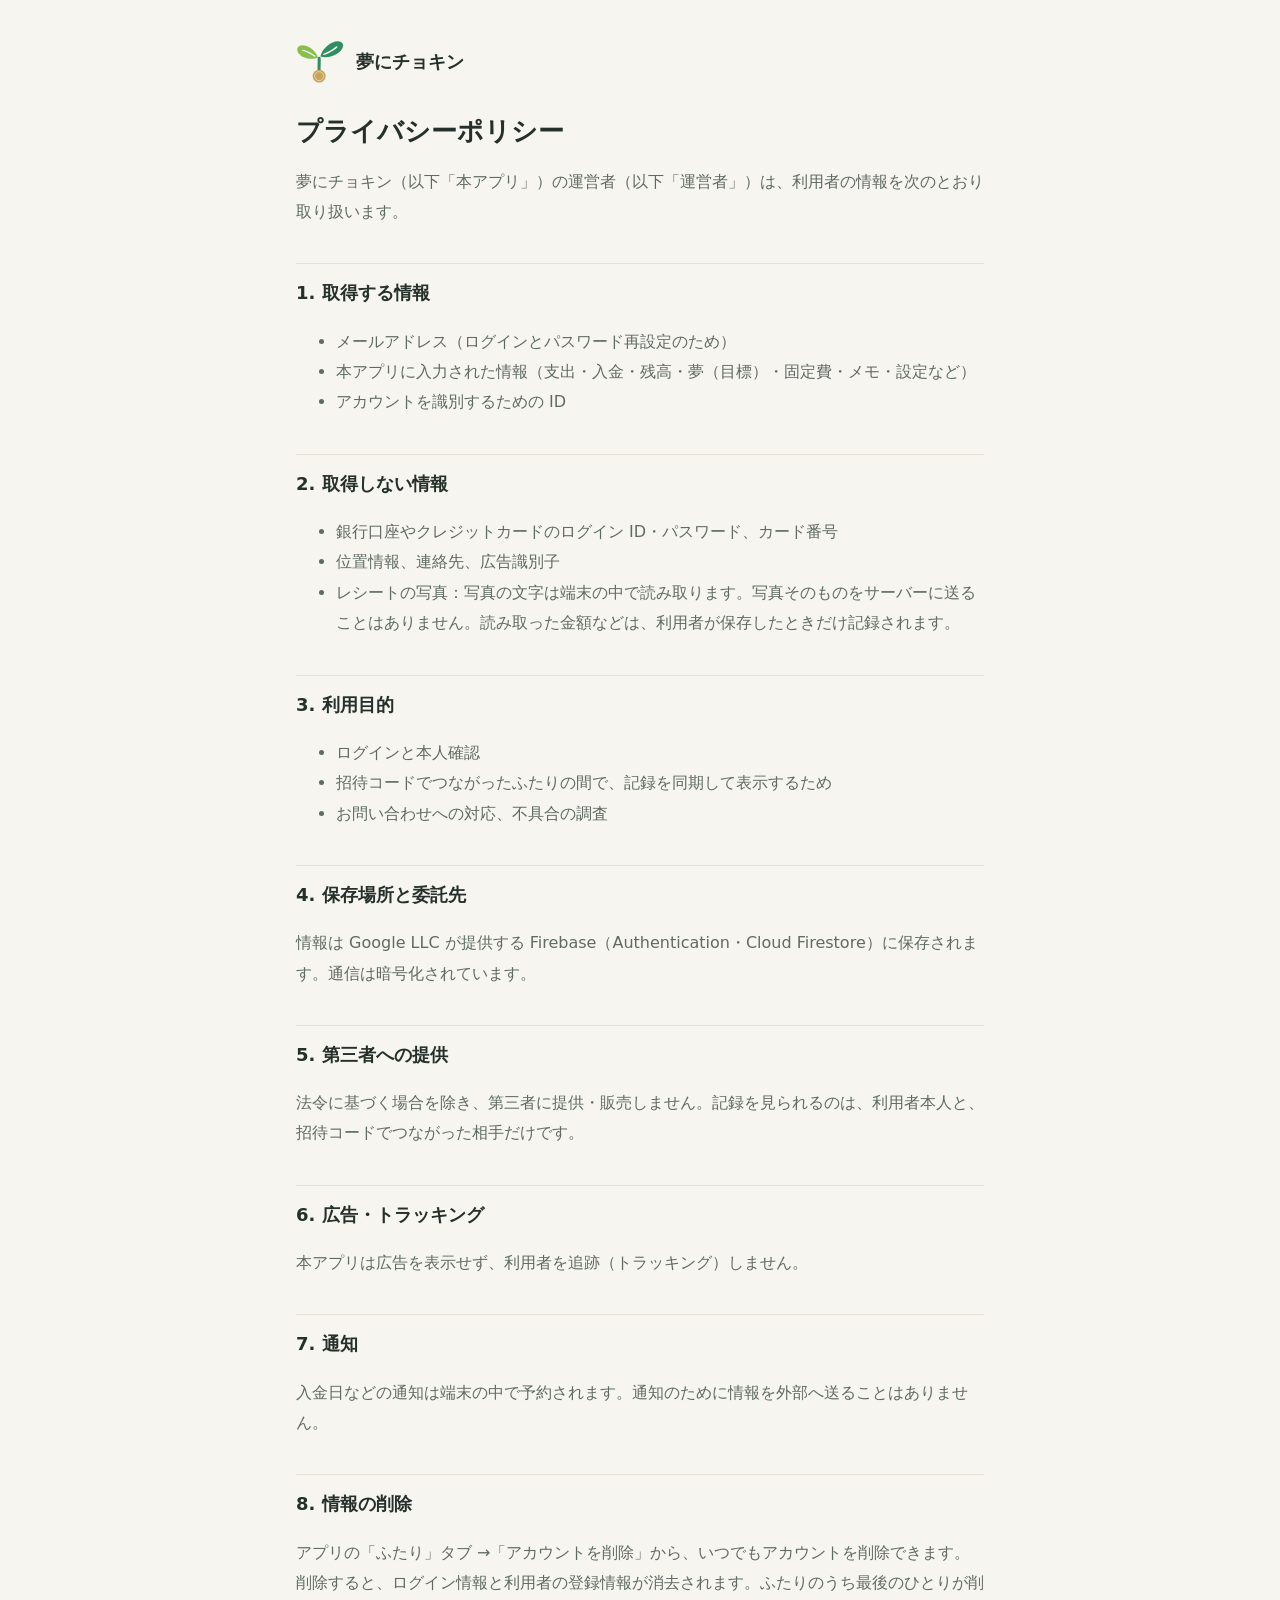
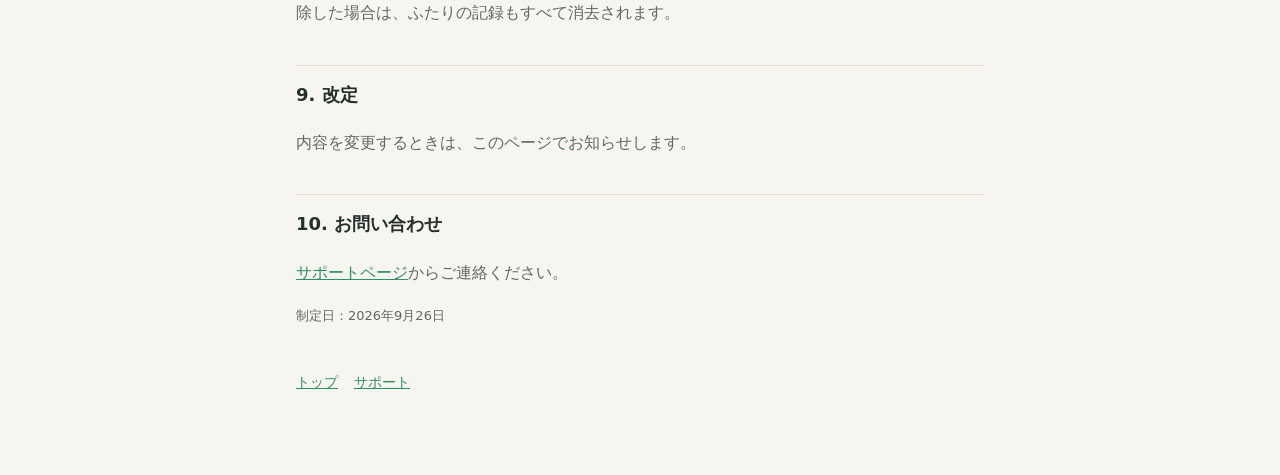
==== privacy.html @ 5c3956c1 "Create privacy.html" ====
<!doctype html><html lang="ja"><head><meta charset="utf-8"><meta name="viewport" content="width=device-width,initial-scale=1"><title>プライバシーポリシー｜夢にチョキン</title><link rel="stylesheet" href="style.css"></head>
<body><main><header><svg class="mark" xmlns="http://www.w3.org/2000/svg" viewBox="0 0 78 71" width="78" height="71"><g transform="translate(-22.41 -27.26) scale(1)"><defs><mask id="As" maskUnits="userSpaceOnUse" x="-20" y="-20" width="160" height="160"><rect x="-20" y="-20" width="160" height="160" fill="#fff"/><path d="M52.72 53.44 Q42.46 46.02 33.58 44.16" fill="none" stroke="#000" stroke-width="2.3" stroke-linecap="round"/></mask><mask id="Bs" maskUnits="userSpaceOnUse" x="-20" y="-20" width="160" height="160"><rect x="-20" y="-20" width="160" height="160" fill="#fff"/><path d="M67.76 50.64 Q81.11 45.40 88.64 38.46" fill="none" stroke="#000" stroke-width="2.3" stroke-linecap="round"/></mask></defs><path d="M60 57 C60.6 64 59.4 70 60 76" fill="none" stroke="#2F8F63" stroke-width="5" stroke-linecap="round"/><path d="M58.00 56.00 C53.55 39.95 30.84 29.63 25.00 40.00 C20.48 51.01 42.65 62.45 58.00 56.00Z" fill="#86BF4E" mask="url(#As)"/><path d="M62.00 54.00 C79.60 59.36 103.74 44.50 98.00 33.00 C90.82 22.34 66.00 36.04 62.00 54.00Z" fill="#2F8F63" mask="url(#Bs)"/><circle cx="60" cy="86" r="10.5" fill="#C9A45C"/><circle cx="60" cy="86" r="7.3" fill="none" stroke="#fff" stroke-opacity=".55" stroke-width="1.4"/></g></svg><a href="./">夢にチョキン</a></header>
<h1>プライバシーポリシー</h1>
<p>夢にチョキン（以下「本アプリ」）の運営者（以下「運営者」）は、利用者の情報を次のとおり取り扱います。</p>
<h2>1. 取得する情報</h2><ul>
<li>メールアドレス（ログインとパスワード再設定のため）</li>
<li>本アプリに入力された情報（支出・入金・残高・夢（目標）・固定費・メモ・設定など）</li>
<li>アカウントを識別するための ID</li></ul>
<h2>2. 取得しない情報</h2><ul>
<li>銀行口座やクレジットカードのログイン ID・パスワード、カード番号</li>
<li>位置情報、連絡先、広告識別子</li>
<li>レシートの写真：写真の文字は端末の中で読み取ります。写真そのものをサーバーに送ることはありません。読み取った金額などは、利用者が保存したときだけ記録されます。</li></ul>
<h2>3. 利用目的</h2><ul><li>ログインと本人確認</li><li>招待コードでつながったふたりの間で、記録を同期して表示するため</li><li>お問い合わせへの対応、不具合の調査</li></ul>
<h2>4. 保存場所と委託先</h2><p>情報は Google LLC が提供する Firebase（Authentication・Cloud Firestore）に保存されます。通信は暗号化されています。</p>
<h2>5. 第三者への提供</h2><p>法令に基づく場合を除き、第三者に提供・販売しません。記録を見られるのは、利用者本人と、招待コードでつながった相手だけです。</p>
<h2>6. 広告・トラッキング</h2><p>本アプリは広告を表示せず、利用者を追跡（トラッキング）しません。</p>
<h2>7. 通知</h2><p>入金日などの通知は端末の中で予約されます。通知のために情報を外部へ送ることはありません。</p>
<h2>8. 情報の削除</h2><p>アプリの「ふたり」タブ →「アカウントを削除」から、いつでもアカウントを削除できます。削除すると、ログイン情報と利用者の登録情報が消去されます。ふたりのうち最後のひとりが削除した場合は、ふたりの記録もすべて消去されます。</p>
<h2>9. 改定</h2><p>内容を変更するときは、このページでお知らせします。</p>
<h2>10. お問い合わせ</h2><p><a href="support.html">サポートページ</a>からご連絡ください。</p>
<p class="small">制定日：2026年9月26日</p>
<nav><a href="./">トップ</a><a href="support.html">サポート</a></nav></main></body></html>
---- style.css ----
:root{--bg:#F7F5EF;--ink:#26302B;--ink2:#5F6A64;--g:#2F8F63;--line:#E6E1D6;--card:#fff}
@media (prefers-color-scheme:dark){:root{--bg:#131614;--ink:#ECEFEA;--ink2:#AEB6B0;--g:#5DBE8C;--line:#2F3530;--card:#1B1F1C}}
*{box-sizing:border-box}body{margin:0;background:var(--bg);color:var(--ink);font:16px/1.9 "Hiragino Sans","Noto Sans JP",system-ui,sans-serif}
main{max-width:720px;margin:0 auto;padding:40px 16px 80px}header{display:flex;align-items:center;gap:12px;margin-bottom:28px}
header img,header .mark{width:48px;height:auto}header a{color:inherit;text-decoration:none;font-weight:700;font-size:18px}
h1{font-size:26px;line-height:1.5;margin:0 0 8px}h2{font-size:18px;margin:36px 0 8px;padding-top:12px;border-top:1px solid var(--line)}
p,li{color:var(--ink2)}a{color:var(--g)}.card{background:var(--card);border:1px solid var(--line);border-radius:18px;padding:18px 20px;margin:16px 0}
.small{font-size:13px;color:var(--ink2)}nav{display:flex;gap:16px;flex-wrap:wrap;font-size:14px;margin-top:40px}
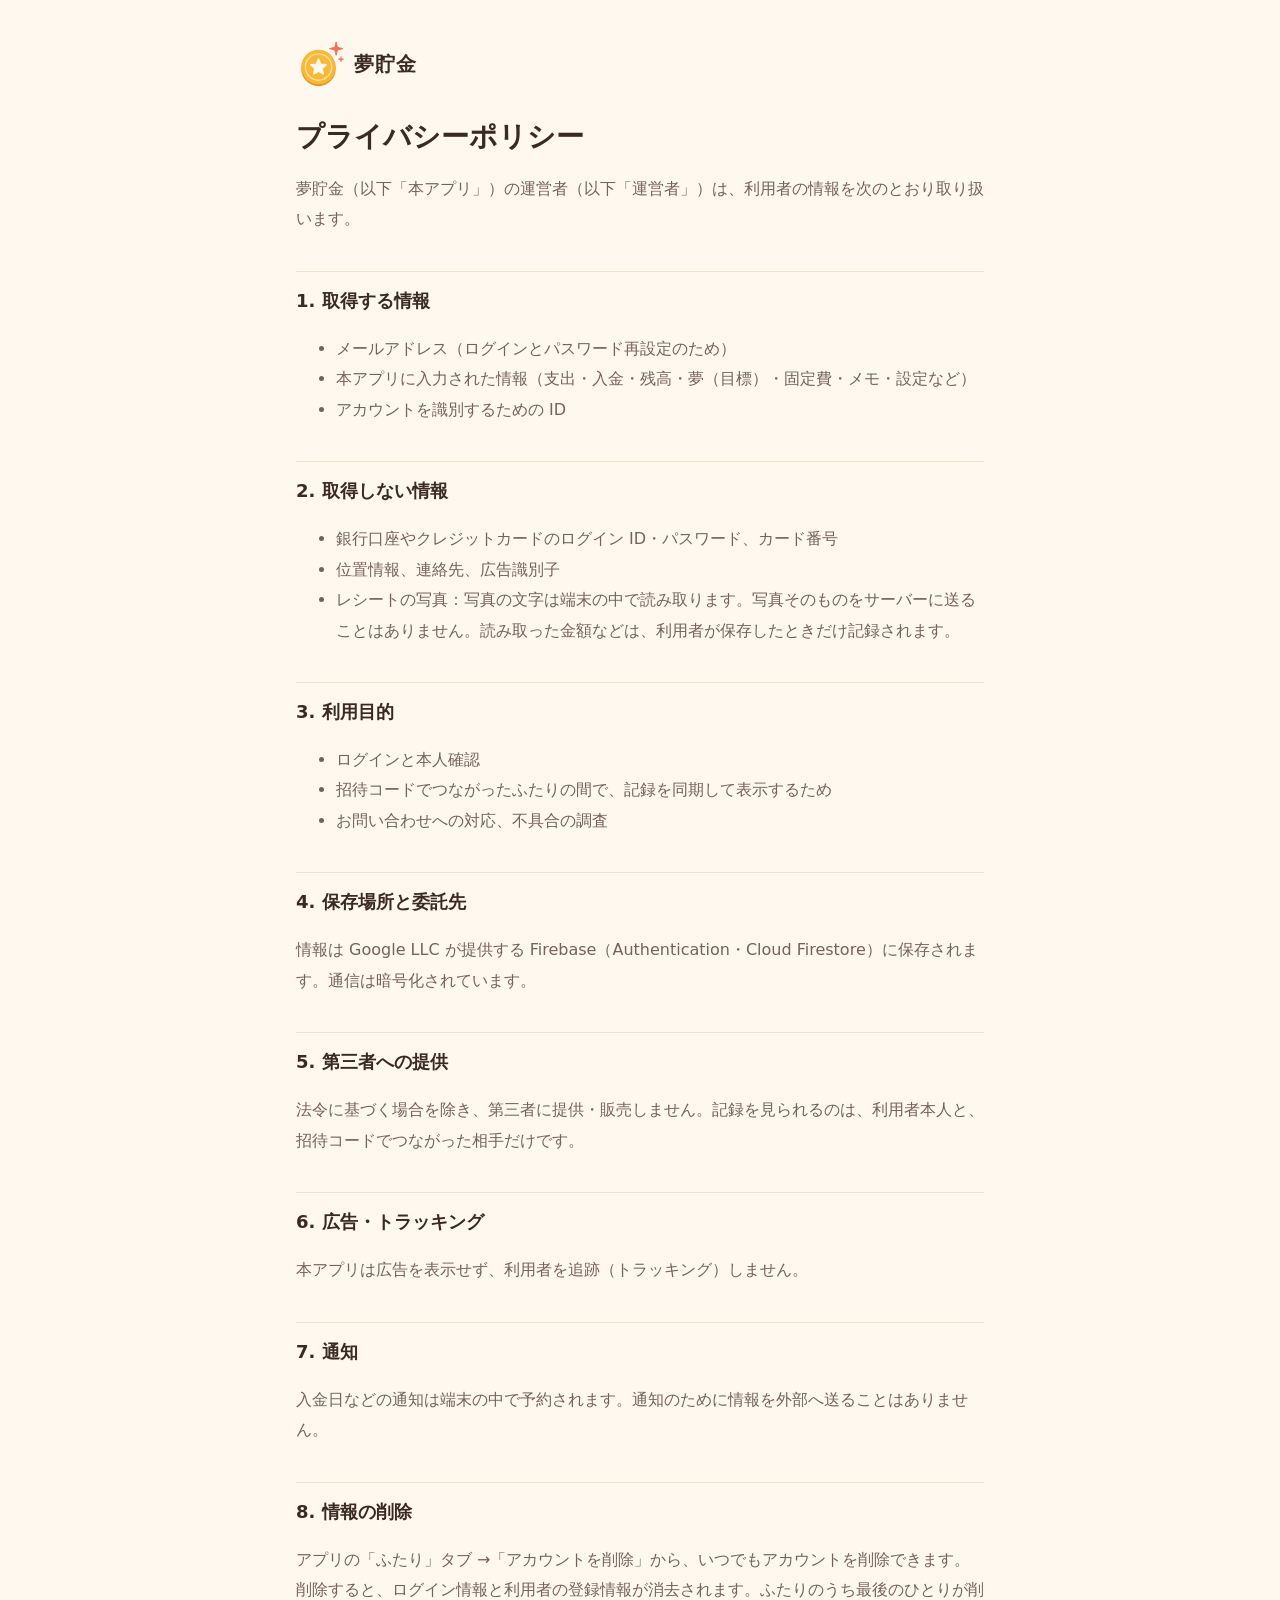
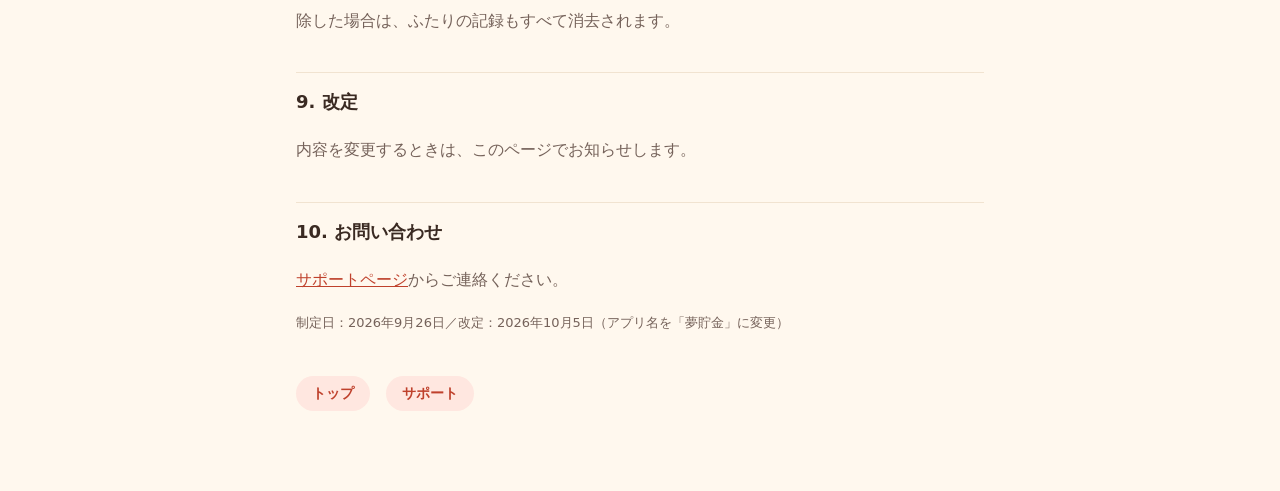
==== commit b0135d35: "Update privacy.html" ====
--- a/privacy.html
+++ b/privacy.html
@@ -1,7 +1,7 @@
-<!doctype html><html lang="ja"><head><meta charset="utf-8"><meta name="viewport" content="width=device-width,initial-scale=1"><title>プライバシーポリシー｜夢にチョキン</title><link rel="stylesheet" href="style.css"></head>
-<body><main><header><svg class="mark" xmlns="http://www.w3.org/2000/svg" viewBox="0 0 78 71" width="78" height="71"><g transform="translate(-22.41 -27.26) scale(1)"><defs><mask id="As" maskUnits="userSpaceOnUse" x="-20" y="-20" width="160" height="160"><rect x="-20" y="-20" width="160" height="160" fill="#fff"/><path d="M52.72 53.44 Q42.46 46.02 33.58 44.16" fill="none" stroke="#000" stroke-width="2.3" stroke-linecap="round"/></mask><mask id="Bs" maskUnits="userSpaceOnUse" x="-20" y="-20" width="160" height="160"><rect x="-20" y="-20" width="160" height="160" fill="#fff"/><path d="M67.76 50.64 Q81.11 45.40 88.64 38.46" fill="none" stroke="#000" stroke-width="2.3" stroke-linecap="round"/></mask></defs><path d="M60 57 C60.6 64 59.4 70 60 76" fill="none" stroke="#2F8F63" stroke-width="5" stroke-linecap="round"/><path d="M58.00 56.00 C53.55 39.95 30.84 29.63 25.00 40.00 C20.48 51.01 42.65 62.45 58.00 56.00Z" fill="#86BF4E" mask="url(#As)"/><path d="M62.00 54.00 C79.60 59.36 103.74 44.50 98.00 33.00 C90.82 22.34 66.00 36.04 62.00 54.00Z" fill="#2F8F63" mask="url(#Bs)"/><circle cx="60" cy="86" r="10.5" fill="#C9A45C"/><circle cx="60" cy="86" r="7.3" fill="none" stroke="#fff" stroke-opacity=".55" stroke-width="1.4"/></g></svg><a href="./">夢にチョキン</a></header>
+<!doctype html><html lang="ja"><head><meta charset="utf-8"><meta name="viewport" content="width=device-width,initial-scale=1"><title>プライバシーポリシー｜夢貯金</title><link rel="stylesheet" href="style.css"></head>
+<body><main><header><img class="mark" src="logo.svg" width="48" height="48" alt=""><a href="./">夢貯金</a></header>
 <h1>プライバシーポリシー</h1>
-<p>夢にチョキン（以下「本アプリ」）の運営者（以下「運営者」）は、利用者の情報を次のとおり取り扱います。</p>
+<p>夢貯金（以下「本アプリ」）の運営者（以下「運営者」）は、利用者の情報を次のとおり取り扱います。</p>
 <h2>1. 取得する情報</h2><ul>
 <li>メールアドレス（ログインとパスワード再設定のため）</li>
 <li>本アプリに入力された情報（支出・入金・残高・夢（目標）・固定費・メモ・設定など）</li>
@@ -18,5 +18,5 @@
 <h2>8. 情報の削除</h2><p>アプリの「ふたり」タブ →「アカウントを削除」から、いつでもアカウントを削除できます。削除すると、ログイン情報と利用者の登録情報が消去されます。ふたりのうち最後のひとりが削除した場合は、ふたりの記録もすべて消去されます。</p>
 <h2>9. 改定</h2><p>内容を変更するときは、このページでお知らせします。</p>
 <h2>10. お問い合わせ</h2><p><a href="support.html">サポートページ</a>からご連絡ください。</p>
-<p class="small">制定日：2026年9月26日</p>
+<p class="small">制定日：2026年9月26日／改定：2026年10月5日（アプリ名を「夢貯金」に変更）</p>
 <nav><a href="./">トップ</a><a href="support.html">サポート</a></nav></main></body></html>
--- a/style.css
+++ b/style.css
@@ -1,8 +1,9 @@
-:root{--bg:#F7F5EF;--ink:#26302B;--ink2:#5F6A64;--g:#2F8F63;--line:#E6E1D6;--card:#fff}
-@media (prefers-color-scheme:dark){:root{--bg:#131614;--ink:#ECEFEA;--ink2:#AEB6B0;--g:#5DBE8C;--line:#2F3530;--card:#1B1F1C}}
-*{box-sizing:border-box}body{margin:0;background:var(--bg);color:var(--ink);font:16px/1.9 "Hiragino Sans","Noto Sans JP",system-ui,sans-serif}
-main{max-width:720px;margin:0 auto;padding:40px 16px 80px}header{display:flex;align-items:center;gap:12px;margin-bottom:28px}
-header img,header .mark{width:48px;height:auto}header a{color:inherit;text-decoration:none;font-weight:700;font-size:18px}
-h1{font-size:26px;line-height:1.5;margin:0 0 8px}h2{font-size:18px;margin:36px 0 8px;padding-top:12px;border-top:1px solid var(--line)}
-p,li{color:var(--ink2)}a{color:var(--g)}.card{background:var(--card);border:1px solid var(--line);border-radius:18px;padding:18px 20px;margin:16px 0}
-.small{font-size:13px;color:var(--ink2)}nav{display:flex;gap:16px;flex-wrap:wrap;font-size:14px;margin-top:40px}
+:root{--bg:#FFF8EE;--ink:#3A2A22;--ink2:#75625A;--g:#BF412C;--line:#F1E3D0;--card:#fff;--soft:#FFE7E0}
+@media (prefers-color-scheme:dark){:root{--bg:#1C1512;--ink:#F8EEE5;--ink2:#CDBBAE;--g:#FFB7A6;--line:#41322A;--card:#271D19;--soft:#4A271F}}
+*{box-sizing:border-box}body{margin:0;background:var(--bg);color:var(--ink);font:16px/1.9 "Hiragino Maru Gothic ProN","Hiragino Sans","Noto Sans JP",system-ui,sans-serif}
+main{max-width:720px;margin:0 auto;padding:40px 16px 80px}header{display:flex;align-items:center;gap:10px;margin-bottom:28px}
+header img,header .mark{width:48px;height:48px}header a{color:inherit;text-decoration:none;font-weight:700;font-size:20px;letter-spacing:.06em}
+h1{font-size:28px;line-height:1.5;margin:0 0 8px}h2{font-size:18px;margin:36px 0 8px;padding-top:12px;border-top:1px solid var(--line)}
+p,li{color:var(--ink2)}a{color:var(--g)}.card{background:var(--card);border:1px solid var(--line);border-radius:22px;padding:18px 20px;margin:16px 0}
+.card b{color:var(--ink)}.small{font-size:13px;color:var(--ink2)}nav{display:flex;gap:16px;flex-wrap:wrap;font-size:14px;margin-top:40px}
+nav a{background:var(--soft);border-radius:99px;padding:4px 16px;text-decoration:none;font-weight:700}
